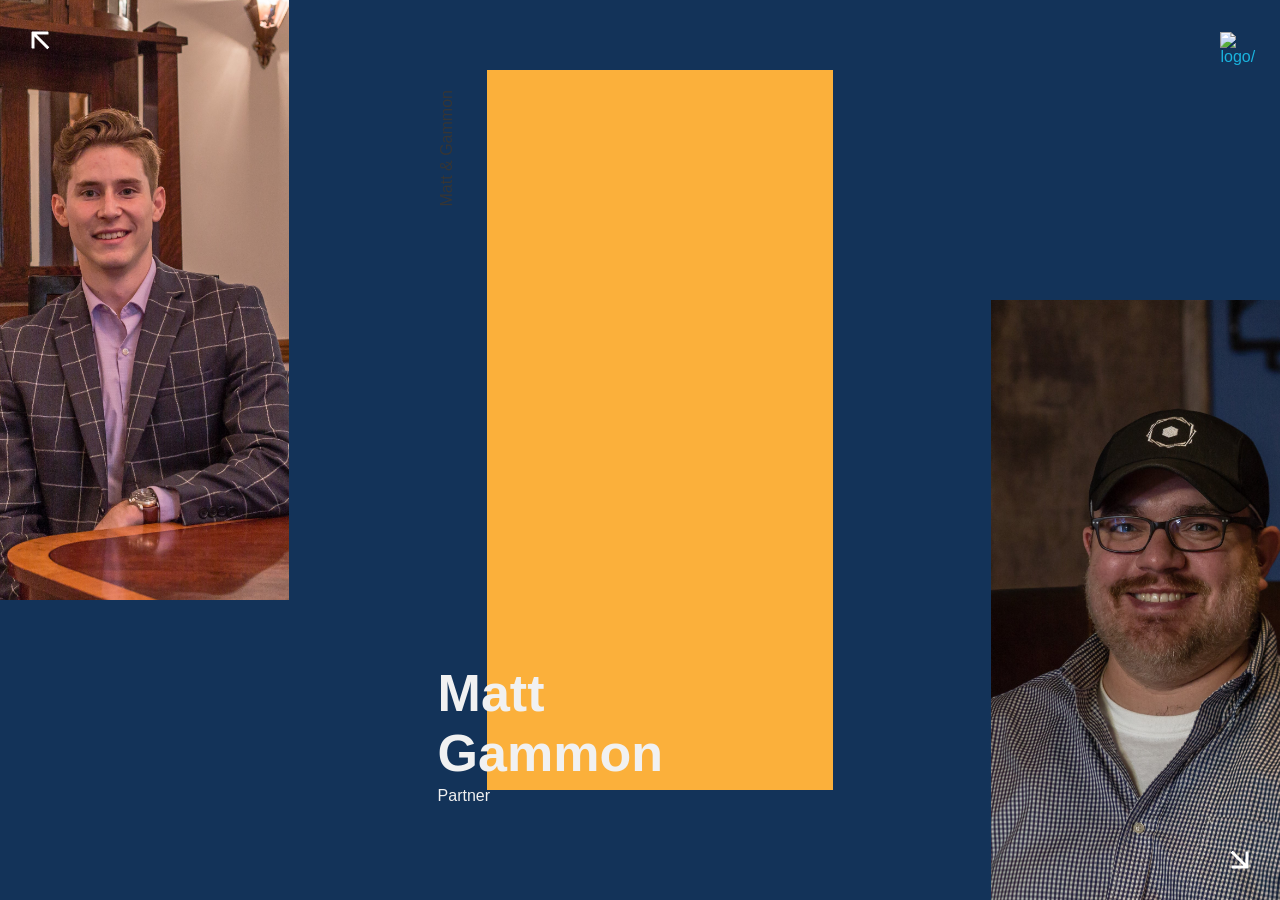
==== team/index.html @ 0428bbc2 "updated design and pages" ====
<!DOCTYPE html>
<html lang="en" class="no-js">

<head>
	<meta charset="UTF-8" />
	<meta name="viewport" content="width=device-width, initial-scale=1">
	<title>Ragnar Research</title>
	<link rel="shortcut icon" href="favicon.ico">
	<link rel="stylesheet" type="text/css" href="css/base.css" />
	<script>
		document.documentElement.className = "js";
		var supportsCssVars = function () { var e, t = document.createElement("style"); return t.innerHTML = "root: { --tmp-var: bold; }", document.head.appendChild(t), e = !!(window.CSS && window.CSS.supports && window.CSS.supports("font-weight", "var(--tmp-var)")), t.parentNode.removeChild(t), e };
		supportsCssVars() || alert("Please view this demo in a modern browser that supports CSS Variables.");
	</script>
</head>

<body class="loading">
	<svg class="hidden">
		<symbol id="icon-arrow" viewBox="0 0 24 24">
			<title>arrow</title>
			<polygon points="6.3,12.8 20.9,12.8 20.9,11.2 6.3,11.2 10.2,7.2 9,6 3.1,12 9,18 10.2,16.8 " />
		</symbol>
		<symbol id="icon-drop" viewBox="0 0 24 24">
			<title>drop</title>
			<path
				d="M12,21c-3.6,0-6.6-3-6.6-6.6C5.4,11,10.8,4,11.4,3.2C11.6,3.1,11.8,3,12,3s0.4,0.1,0.6,0.3c0.6,0.8,6.1,7.8,6.1,11.2C18.6,18.1,15.6,21,12,21zM12,4.8c-1.8,2.4-5.2,7.4-5.2,9.6c0,2.9,2.3,5.2,5.2,5.2s5.2-2.3,5.2-5.2C17.2,12.2,13.8,7.3,12,4.8z" />
			<path
				d="M12,18.2c-0.4,0-0.7-0.3-0.7-0.7s0.3-0.7,0.7-0.7c1.3,0,2.4-1.1,2.4-2.4c0-0.4,0.3-0.7,0.7-0.7c0.4,0,0.7,0.3,0.7,0.7C15.8,16.5,14.1,18.2,12,18.2z" />
		</symbol>
		<symbol id="icon-longarrow" viewBox="0 0 54 24">
			<title>longarrow</title>
			<path
				d="M.42 11.158L12.38.256c.333-.27.696-.322 1.09-.155.395.166.593.467.593.903v6.977h38.87c.29 0 .53.093.716.28.187.187.28.426.28.716v5.98c0 .29-.093.53-.28.716a.971.971 0 0 1-.716.28h-38.87v6.977c0 .416-.199.717-.592.903-.395.167-.759.104-1.09-.186L.42 12.62a1.018 1.018 0 0 1 0-1.462z" />
		</symbol>
		<symbol id="icon-navarrow" viewBox="0 0 408 408">
			<title>navarrow</title>
			<polygon fill="#fff" fill-rule="nonzero"
				points="204 0 168.3 35.7 311.1 178.5 0 178.5 0 229.5 311.1 229.5 168.3 372.3 204 408 408 204"></polygon>
		</symbol>
	</svg>
	<main>
		<div class="frame">
			<header class="codrops-header">
				<a href="../index.html">
					<img id="ragnar-logo" src="../files/images/logos/full_ragnar_logo_horizontal_v1.1.png"
						alt="logo/ice">
				</a>
			</header>
		</div>
		<div class="slideshow">
			<div class="slideshow__deco"></div>
			<div class="slide">
				<div class="slide__img-wrap">
					<div class="slide__img" style="background-image: url(img/matt_gammon_3_cut.jpg);">
					</div>
				</div>
				<div class="slide__side">Matt &amp; Gammon</div>
				<div class="slide__title-wrap">
					<span class="slide__number">1</span>
					<h3 class="slide__title">Matt Gammon</h3>
					<h4 class="slide__subtitle">Partner</h4>
				</div>
			</div>
			<div class="slide">
				<div class="slide__img-wrap">
					<div class="slide__img" style="background-image: url(img/Daniel_Narvaiz_3_cut.jpg);"></div>
				</div>
				<div class="slide__side">Daniel Narvaiz</div>
				<div class="slide__title-wrap">
					<span class="slide__number">2</span>
					<h3 class="slide__title">Daniel Narvaiz</h3>
					<h4 class="slide__subtitle">Partner</h4>
				</div>
			</div>
			<div class="slide">
				<div class="slide__img-wrap">
					<div class="slide__img" style="background-image: url(img/Ryan_Steusloff_3_cut.jpg);"></div>
				</div>
				<div class="slide__side">Ryan Steusloff</div>
				<div class="slide__title-wrap">
					<span class="slide__number">3</span>
					<h3 class="slide__title">Ryan Stuesloff</h3>
					<h4 class="slide__subtitle">Partner</h4>
				</div>
			</div>
			<div class="slide">
				<div class="slide__img-wrap">
					<div class="slide__img" style="background-image: url(img/chris_perkins_2_cut.jpg);"></div>
				</div>
				<div class="slide__side">Chris Perkins</div>
				<div class="slide__title-wrap">
					<span class="slide__number">4</span>
					<h3 class="slide__title">Chris Perkins</h3>
					<h4 class="slide__subtitle">Partner</h4>
				</div>
			</div>
			<div class="slide">
				<div class="slide__img-wrap">
					<div class="slide__img" style="background-image: url(img/Nate_LaCombe_1.jpg);"></div>
				</div>
				<div class="slide__side">Fun Diverge</div>
				<div class="slide__title-wrap">
					<span class="slide__number">5</span>
					<h3 class="slide__title">Nate Lacombe</h3>
					<h4 class="slide__subtitle">Senior Project Coordinator</h4>
				</div>
			</div>
			<div class="slide">
				<div class="slide__img-wrap">
					<div class="slide__img" style="background-image: url(img/Justin_Duran_1.jpg);"></div>
				</div>
				<div class="slide__side">Justin Duran</div>
				<div class="slide__title-wrap">
					<span class="slide__number">6</span>
					<h3 class="slide__title">Justin Duran</h3>
					<h4 class="slide__subtitle">Project Coordinator</h4>
				</div>
			</div>
			<div class="slide">
				<div class="slide__img-wrap">
					<div class="slide__img" style="background-image: url(img/Drew_Dahlberg_1.jpg);"></div>
				</div>
				<div class="slide__side">Drew Dahlberg</div>
				<div class="slide__title-wrap">
					<span class="slide__number">7</span>
					<h3 class="slide__title">Drew Dahlberg</h3>
					<h4 class="slide__subtitle">Analyst</h4>
				</div>
			</div>

			<div class="slide">
				<div class="slide__img-wrap">
					<div class="slide__img" style="background-image: url(img/Chelsea_Goodale_1.jpg);"></div>
				</div>
				<div class="slide__side">Fun Diverge</div>
				<div class="slide__title-wrap">
					<span class="slide__number">8</span>
					<h3 class="slide__title">Chelsea Goodale</h3>
					<h4 class="slide__subtitle">Analyst</h4>
				</div>
			</div>
			<div class="slide">
				<div class="slide__img-wrap">
					<div class="slide__img" style="background-image: url(img/RyanResnick1.jpg);"></div>
				</div>
				<div class="slide__side">Fun Diverge</div>
				<div class="slide__title-wrap">
					<span class="slide__number">9</span>
					<h3 class="slide__title">Ryan Resnick</h3>
					<h4 class="slide__subtitle">Analyst</h4>
				</div>
			</div>
			<div class="slide">
				<div class="slide__img-wrap">
					<div class="slide__img" style="background-image: url(img/Jordan_Pawlicki_1.jpg);"></div>
				</div>
				<div class="slide__side">Hopes &amp; Dreams</div>
				<div class="slide__title-wrap">
					<span class="slide__number">10</span>
					<h3 class="slide__title">Jordan Pawlicki</h3>
					<h4 class="slide__subtitle">Account Executive</h4>
				</div>
			</div>
			<button class="nav nav--prev">
				<svg class="icon icon--navarrow-prev">
					<use xlink:href="#icon-navarrow"></use>
				</svg>
			</button>
			<button class="nav nav--next">
				<svg class="icon icon--navarrow-next">
					<use xlink:href="#icon-navarrow"></use>
				</svg>
			</button>
		</div>
		<div class="content">
			<div class="content__item">
				<span class="content__number">1</span>
				<h3 class="content__title">Matt Gammon</h3>
				<h4 class="content__subtitle">Partner - Project Management</h4>
				<div class="content__text">
					<p class="paragraph_text">Matt combines years of experience in profit and cash flow driven
						management operations with an extensive background in survey research. This combination enables
						him to understand the needs of decision makers in companies of all sizes. Matt works with
						Ragnar’s corporate and non-profit clients to develop effective strategies for branding, issue
						advocacy, and campaigns of all sizes.</p>

					<p class="paragraph_text">For non-profit and association clients, Matt brings a sophisticated
						approach incorporating
						behavioral science to develop successful donor bases and position the organization as strongly
						as
						possible for future growth.</p>

					<p class="paragraph_text">A superb project manager, Matt has managed hundreds of successful projects
						for non-profit,
						association, political, and corporate clients, including several Fortune 500 companies.
						Additionally
						he has done work across Europe, South America, and Asia on behalf of a wide variety of clients.
					</p>
				</div>
			</div>
			<div class="content__item">
				<span class="content__number">2</span>
				<h3 class="content__title">Daniel Narvaiz</h3>
				<h4 class="content__subtitle">Partner - Market Research</h4>
				<div class="content__text">Daniel is a skilled Market Research professional who has an extensive
					background in campaign strategy, message development, audience targeting, and both quantitative and
					qualitative research.

					Daniel’s work has aided the election of numerous officials ranging from local government to state
					and federal offices across the US. In addition to work in support of political candidates Daniel has
					had a leading role in research efforts for clients ranging from not-for-profit organizations to
					corporate interests to national and state level associations.</div>
			</div>
			<div class="content__item">
				<span class="content__number">3</span>
				<h3 class="content__title">Ryan Steussloff</h3>
				<h4 class="content__subtitle">Partner - Partner</h4>
				<div class="content__text">Ryan is Partner at Ragnar Research. With over a decade of experience as a
					pollster, campaign manager and communications director, Ryan brings a wealth of experience in
					helping corporate, non-profit, and political clients identify effective messages and execute winning
					campaigns.

					Ryan served as the lead pollster for the Larry Hogan for Governor Campaign, which elected the second
					Republican Governor in over 45 years in overwhelmingly Democratic Maryland. Additionally, Ryan has
					served on the polling teams of dozens of current and former members of Congress and statewide
					elected officials, including Congressmen Womack, and Walker, and Senator Lee.

					With his background in campaign strategy and communications, Ryan has worked with business
					associations, corporations, and non-profit organizations to gage customer satisfaction, develop
					branding strategies and increase market share.

					Ryan attended the University of Michigan and is a big Wolverines football fan. </div>
			</div>
			<div class="content__item">
				<span class="content__number">4</span>
				<h3 class="content__title">Chris Perkins</h3>
				<h4 class="content__subtitle">Partner - Sales</h4>
				<div class="content__text">Chris Perkins is an expert in quantitative and qualitative analysis having
					conducted and analyzed survey data for over a decade on behalf of Republican candidates. Perkins is
					considered one of the top public opinion experts in the United States and has been cited as among
					the most accurate pollsters in the country.

					In the 2010 – 2016 election cycles, Perkins polled for nearly one hundred winning Republican
					candidates for the State Legislature, US House of Representatives, US Senate, Governor and other
					statewide offices. Perkins has conducted public opinion research in Arizona, Arkansas, California,
					Colorado, Florida, Georgia, Hawaii, Illinois, Indiana, Iowa, Kentucky, Louisiana, Maryland,
					Minnesota, Mississippi, Missouri, Montana, Nevada, New Hampshire, Ohio, South Carolina, Virginia,
					Washington and Texas.

					In Texas, Perkins was named the top pollster by Capitol Inside’s bi-partisan “Texas Power
					Consultants” rankings for three consecutive election cycles, and is widely recognized to have been
					the most accurate pollster conducting surveys in Texas since 2010.

					In addition to his political work, Perkins has conducted quantitative and qualitative research on
					behalf of numerous Fortune 500 companies, trade associations and non-profit organizations worldwide.

					Back in the days, Perkins ran the independent expenditure (IE) unit for the Republican National
					Committee, overseeing US House and Senate IE’s in multiple states.

					Before his time at the RNC, Perkins was the director of Americans for a Republican Majority PAC, the
					leadership PAC of former House Majority Leader Tom DeLay.

					Currently Perkins teaches ‘Polling and Targeting’ for the Annette Straus Institute’s New Politics
					Forum at the University of Texas at Austin, which provides UT students a bi-partisan look at the way
					modern political campaigns are conducted.

					By formulating data and understanding the variables necessary to deliver a specifically targeted
					message for each constituency, Perkins’ clients win.</div>
			</div>
			<div class="content__item">
				<span class="content__number">5</span>
				<h3 class="content__title">Nate LaCombe</h3>
				<h4 class="content__subtitle">Senior Project Coordinator</h4>
				<div class="content__text">Nate "NateLazer" LaCombe - pronounced [LAH-cohm] (which is ironic because
					he's bald). Nate began at Ragnar Research in August, 2018 and heads our fielding and sampling team,
					ensuring that all the hard work needed is executed and that our data is as right as our clients.
					When Nate's not digging through census data, or writing up some sick code he spends his time picking
					heavy things up and putting them down, playing flamenco guitar, and taking anyone that is willing to
					listen on tours of D.C. </div>
			</div>
			<div class="content__item">
				<span class="content__number">6</span>
				<h3 class="content__title">Justing Duran</h3>
				<h4 class="content__subtitle">Project Coordinator</h4>
				<div class="content__text">Justin joined Ragnar Research in March of 2018 upon graduating from New
					Mexico State University with a Bachelors Degree in Economics. Some of Justin’s responsibilities
					include stratifying various populations, prepping surveys to enter the field, and formatting the
					final data. Justin has ice in his veins under pressure and always makes sure data is accurate and
					ready to be delivered, no matter the hour. Outside of work Justin loves spending time with friends
					and family, is a sports enthusiast, enjoys a good biography, and is currently planning a wedding.
				</div>
			</div>
			<div class="content__item">
				<span class="content__number">7</span>
				<h3 class="content__title">Drew Dahlberg</h3>
				<h4 class="content__subtitle">Analyst</h4>
				<div class="content__text">Drew has been an analyst at Ragnar Research since January, 2018. A graduate
					of Oklahoma State University, Drew utilizes his marketing skills along with his love of sports and
					statistics to thrive as a data analyst at Ragnar. Drew has provided in-depth, guided analyses that
					go beyond face value, contributing to the overall success Ragnar saw in the 2018 midterm elections.
				</div>
			</div>
			<div class="content__item">
				<span class="content__number">8</span>
				<h3 class="content__title">Chelsea Goodale</h3>
				<h4 class="content__subtitle">Analyst</h4>
				<div class="content__text">Still needs to give me a Paragraph.
				</div>
			</div>
			<div class="content__item">
				<span class="content__number">9</span>
				<h3 class="content__title">Ryan Resnick</h3>
				<h4 class="content__subtitle">Analyst</h4>
				<div class="content__text">Ryan has been an Analyst at Ragnar Research Partners since July, 2018. Ryan
					was hired on mid election cycle and helped the research team accomplish each of its goals. Ryan is a
					Graduate of Oklahoma State University with a Degree in Psychology. Not only does Ryan love politics,
					but he has a great passion for understanding how people work. Outside of work Ryan is an avid gamer,
					always looking to learn. His passion and background allow him to flourish as a data analyst.
				</div>
			</div>
			<div class="content__item">
				<span class="content__number">10</span>
				<h3 class="content__title">Jordan Pawlicki</h3>
				<h4 class="content__subtitle">Analyst</h4>
				<div class="content__text">Jordan has been an Account Executive at Ragnar Research since May, 2018.
					Jordan was born in Illinois and graduated from Marymount University in Arlington, VA where he played
					and co-captained the Men’s Volleyball team and graduated with a Bachelor’s Degree in Politics. In
					college, Jordan found valuable experience through internships that provided him exposure to the
					world of politics, including internships with Go Big Media, Hamilton Place Strategies, and with
					Randy Minchew and his campaign team for the Virginia House of Delegates 10th District. You can now
					find Jordan in Austin, TX where he works alongside Ragnar Partner Chris Perkins and lives with his
					German Shepherd pup, Jameson.
				</div>
			</div>


















			<button class="content__close">
				<svg class="icon icon--longarrow">
					<use xlink:href="#icon-longarrow"></use>
				</svg>
			</button>
		</div>
	</main>
	<script src="js/imagesloaded.pkgd.min.js"></script>
	<script src="js/charming.min.js"></script>
	<script src="js/TweenMax.min.js"></script>
	<script src="js/demo.js"></script>
</body>

</html>
---- team/css/base.css ----
article,aside,details,figcaption,figure,footer,header,hgroup,main,nav,section,summary{display:block;}audio,canvas,video{display:inline-block;}audio:not([controls]){display:none;height:0;}[hidden]{display:none;}html{font-family:sans-serif;-ms-text-size-adjust:100%;-webkit-text-size-adjust:100%;}body{margin:0;}a:focus{outline:thin dotted;}a:active,a:hover{outline:0;}h1{font-size:2em;margin:0.67em 0;}abbr[title]{border-bottom:1px dotted;}b,strong{font-weight:bold;}dfn{font-style:italic;}hr{-moz-box-sizing:content-box;box-sizing:content-box;height:0;}mark{background:#ff0;color:#000;}code,kbd,pre,samp{font-family:monospace,serif;font-size:1em;}pre{white-space:pre-wrap;}q{quotes:"\201C" "\201D" "\2018" "\2019";}small{font-size:80%;}sub,sup{font-size:75%;line-height:0;position:relative;vertical-align:baseline;}sup{top:-0.5em;}sub{bottom:-0.25em;}img{border:0;}svg:not(:root){overflow:hidden;}figure{margin:0;}fieldset{border:1px solid #c0c0c0;margin:0 2px;padding:0.35em 0.625em 0.75em;}legend{border:0;padding:0;}button,input,select,textarea{font-family:inherit;font-size:100%;margin:0;}button,input{line-height:normal;}button,select{text-transform:none;}button,html input[type="button"],input[type="reset"],input[type="submit"]{-webkit-appearance:button;cursor:pointer;}button[disabled],html input[disabled]{cursor:default;}input[type="checkbox"],input[type="radio"]{box-sizing:border-box;padding:0;}input[type="search"]{-webkit-appearance:textfield;-moz-box-sizing:content-box;-webkit-box-sizing:content-box;box-sizing:content-box;}input[type="search"]::-webkit-search-cancel-button,input[type="search"]::-webkit-search-decoration{-webkit-appearance:none;}button::-moz-focus-inner,input::-moz-focus-inner{border:0;padding:0;}textarea{overflow:auto;vertical-align:top;}table{border-collapse:collapse;border-spacing:0;}
*,
*::after,
*::before {
	box-sizing: border-box;
}

body {
	--color-text: #f1f1f1;
    --color-bg: #133359;
    --color-link: #1ab3de;
    --color-link-hover: #f1f1f1;
	--color-deco: #FBB03B;
	--color-side: #353535;
	font-family: Futura, "futura-pt", sans-serif;
	min-height: 100vh;
	color: #57585c;
	color: var(--color-text);
	background-color: var(--color-bg);
	-webkit-font-smoothing: antialiased;
	-moz-osx-font-smoothing: grayscale;
	padding-top: 10rem;
}

/* Page Loader */
.js .loading::before {
	content: '';
	position: fixed;
	z-index: 100000;
	top: 0;
	left: 0;
	width: 100%;
	height: 100%;
	background: var(--color-bg);
}

.js .loading::after {
	content: '';
	position: fixed;
	z-index: 100000;
	top: 50%;
	left: 50%;
	width: 60px;
	height: 60px;
	margin: -30px 0 0 -30px;
	pointer-events: none;
	border-radius: 50%;
	opacity: 0.4;
	background: var(--color-link);
	animation: loaderAnim 0.7s linear infinite alternate forwards;
}

@keyframes loaderAnim {
	to {
		opacity: 1;
		transform: scale3d(0.5,0.5,1);
	}
}

a {
	text-decoration: none;
	color: var(--color-link);
	outline: none;
}

a:hover,
a:focus {
	color: var(--color-link-hover);
	outline: none;
}

.hidden {
	position: absolute;
	overflow: hidden;
	width: 0;
	height: 0;
	pointer-events: none;
}

.message {
	position: relative;
	z-index: 100;
	display: none;
	padding: 1em;
	text-align: center;
	color: var(--color-bg);
	background: var(--color-text);
}

/* Icons */
.icon {
	display: block;
	width: 1.5em;
	height: 1.5em;
	margin: 0 auto;
	fill: currentColor;
}

.frame {
	position: fixed;
	z-index: 10000;
	top: 5rem;
	left: 0;
	width: 100%;
	max-width: none;
	min-height: 0;
	height: 100vh;
	padding: 1rem;
	pointer-events: none;
}

.frame a {
	pointer-events: auto;
}	

/* Header */
.codrops-header {
	position: relative;
	z-index: 100;
	display: flex;
	align-items: center;
	justify-content: space-between;
}

#ragnar-logo{
	height:50%;
	width:50%;
	float: right;

}

.codrops-header__title {
	font-size: 1rem;
	font-weight: normal;
	line-height: 1;
	margin: 0;
}

/* Top Navigation Style */
.codrops-links {
	position: relative;
	display: flex;
	justify-content: flex-end;
	align-items: center;
	white-space: nowrap;
}

.github {
	display: block;
	padding: 0.25em;
	margin: 0 0.25rem;
}

.codrops-icon {
	display: inline-block;
	padding: 0.25em;
	margin: 0.25em 0 0 0;
}

.slideshow {
	position: relative;
	overflow: hidden;
	margin: 0;
	height: 100vh;
	width: 100%;
	height: calc(100vh - 10rem);
	display: grid;
	grid-template-columns: 33% 33% 33%;
	grid-column-gap: 0.5%;
	grid-template-rows: 100%;
	grid-template-areas: '... slide ...';
}

.slide {
	width: 100%;
	display: flex;
	pointer-events: none;
	cursor: pointer;
	position: relative;
	height: 100%;
	grid-area: slide;
}

.slideshow--previewopen .slide {
	cursor: default;
}

.slide--current {
	pointer-events: auto;
}

.slide__img-wrap {
	width: 100%;
	overflow: hidden;
	z-index: 100;
	height: 80%;
	top: 10%;
	position: absolute;
}

.slideshow__deco {
	grid-area: slide;
	background: var(--color-deco);
	width: 100%;
	height: 80%;
	align-self: center;
	position: relative;
	margin: -40px 0 0 0;
	right: -20px;
}

.nav {
	position: absolute;
	background: none;
	width: 3rem;
	height: 3rem;
	z-index: 1000;
	border: 0;
	padding: 0;
	margin: 0;
	pointer-events: none;
	transition: transform 0.8s, opacity 0.8s;
	transition-timing-function: cubic-bezier(0.7,0,0.3,1);
}

.nav--next {
	bottom: 1rem;
	right: 1rem;
}

.icon--navarrow-next {
	transform: rotate(45deg);
}

.nav--prev {
	top: 1rem;
	left: 1rem;
}

.icon--navarrow-prev {
	transform: rotate(-135deg);
}

.slideshow--previewopen .nav {
	opacity: 0;
	transition-duration: 0.4s;
}

.slideshow--previewopen .nav--next {
	transform: translate3d(100%, 100%, 0);
}

.slideshow--previewopen .nav--prev {
	transform: translate3d(-100%, -100%, 0);
}

.slide__img {
	width: 100%;
	height: 100%;
	left: 0;
	top: 0;
	background-size: cover;
	background-position: 50% 50%;
	position: absolute;
	pointer-events: none;
	transform: scale3d(1.01,1.01,1);
}

.js .slide__img-wrap, 
.js .slide__title-wrap,
.js .slide__side {
	opacity: 0;
	pointer-events: none;
}

.js .slide--current .slide__img-wrap {
	opacity: 1;
	pointer-events: auto;
}

.slide--visible .slide__img-wrap {
	pointer-events: auto;
}

.slide__title-wrap {
	justify-self: flex-end;
	width: 100%;
	position: relative;
	z-index: 1000;
}

.slide__number {
	display: block;
	font-size: 2rem;
	font-weight: bold;
	visibility: hidden;
}

.slide__number::before {
	content: "\2014";
	display: inline-block;
	margin: 0 1rem 0 0;
}

.slide__title,
.slide__subtitle,
.slide__side {
	display: none;
}

.content {
	position: fixed;
	top: 10rem;
	left: 0;
	width: 100%;
	height: calc(100% - 10rem);
	pointer-events: none;
	z-index: 100;
}

.content__item {
	position: absolute;
	top: 0;
	right: 0;
	width: 100%;
	height: 100%;
	padding: 10vh 5vw;
	overflow: auto;
}

.content__item--current,
.content__item--current ~ .content__close {
	pointer-events: auto;
}

.content__close {
	position: absolute;
	top: 1rem;
	left: 1rem;
	background: none;
	color: currentColor;
	border: 0;
	margin: 0;
	padding: 0;
}

.icon--longarrow {
	width: 2rem;
}

.content__close:focus {
	outline: none;
}

.content__number {
	font-weight: bold;
	visibility: hidden;
}

.content__number::before {
	content: "\2014";
	display: inline-block;
	margin: 0 1rem 0 0;
}

.content__title {
	margin: 0.5rem 0;
	font-size: 2rem;
}

.content__subtitle {
	margin: 0 0 0.5rem;
	font-size: 1rem;
	font-weight: normal;
}

.content__text {
	font-size: 0.75rem;
}

.paragraph_text{
	word-spacing: .25px;
}


.js .content__title,
.js .content__subtitle,
.js .content__number,
.js .content__text,
.js .content__close {
	opacity: 0;
}

@media screen and (min-width: 53em) {
	body {
		padding: 0;
	}
	.frame {
		top: 0;
		display: grid;
		align-items: start;
		justify-items: end;
		grid-template-columns: 50% 50%;
		grid-template-rows: 100%;
		grid-template-areas: '... header';
	}
	.codrops-header {
		grid-area: header;
		padding: 1rem 0.5rem;
		display: block;
	}
	.codrops-header__title {
		padding: 0 0.5rem;
	}
	.codrops-links {
		margin: 0.25rem auto 0 0.25rem;
	}
	.slideshow {
		height: 100vh;
		grid-template-columns: 27% 27% 27%;
		grid-column-gap: 9.5%;
	}
	.slide {
		padding: 10vh 0 7vh;
		flex-direction: column;
		justify-content: space-between;
	}
	.slide__side {
		margin: 0 0 0 -1.85rem;
	}
	.slide__title-wrap {
		margin: 0 0 0 -1.85rem;
	}
	.slide__title,
	.slide__subtitle,
	.slide__side {
		display: block;
	}
	.slide__title {
		font-size: 3.25rem;
		margin: 0 0 0.25rem;
	}
	.slide__subtitle {
		font-weight: normal;
		margin: 0;
		min-height: 50px;
	}
	.slide__side {
		color: var(--color-side);
		position: relative;
		-webkit-writing-mode: vertical-rl;
		writing-mode: vertical-rl;
		transform: rotate(180deg);
		z-index: 1000;
	}
	.content {
		top: 0;
		height: 100%;
	}
	.content__item {
		padding: calc(10vh + 5rem) 0 7vh;
		width: 50.5%;
		right: 7.5%;
		overflow: visible;
	}
	.content__close {
		left: 42%;
		top: calc(10vh + 1rem);
	}
	.content__number {
		position: absolute;
		bottom: 7vh;
		right: 0;
		font-size: 2rem;
	}
	.content__title {
		font-size: 7vw;
	}
	.content__subtitle {
		font-size: 1.15rem;
		margin-bottom: 7.5vh;
	}
	.content__text {
		font-size: 0.95rem;
		column-count: 2;
		column-gap: 2rem;
		max-width: 600px;
		text-align: justify;
	}
}
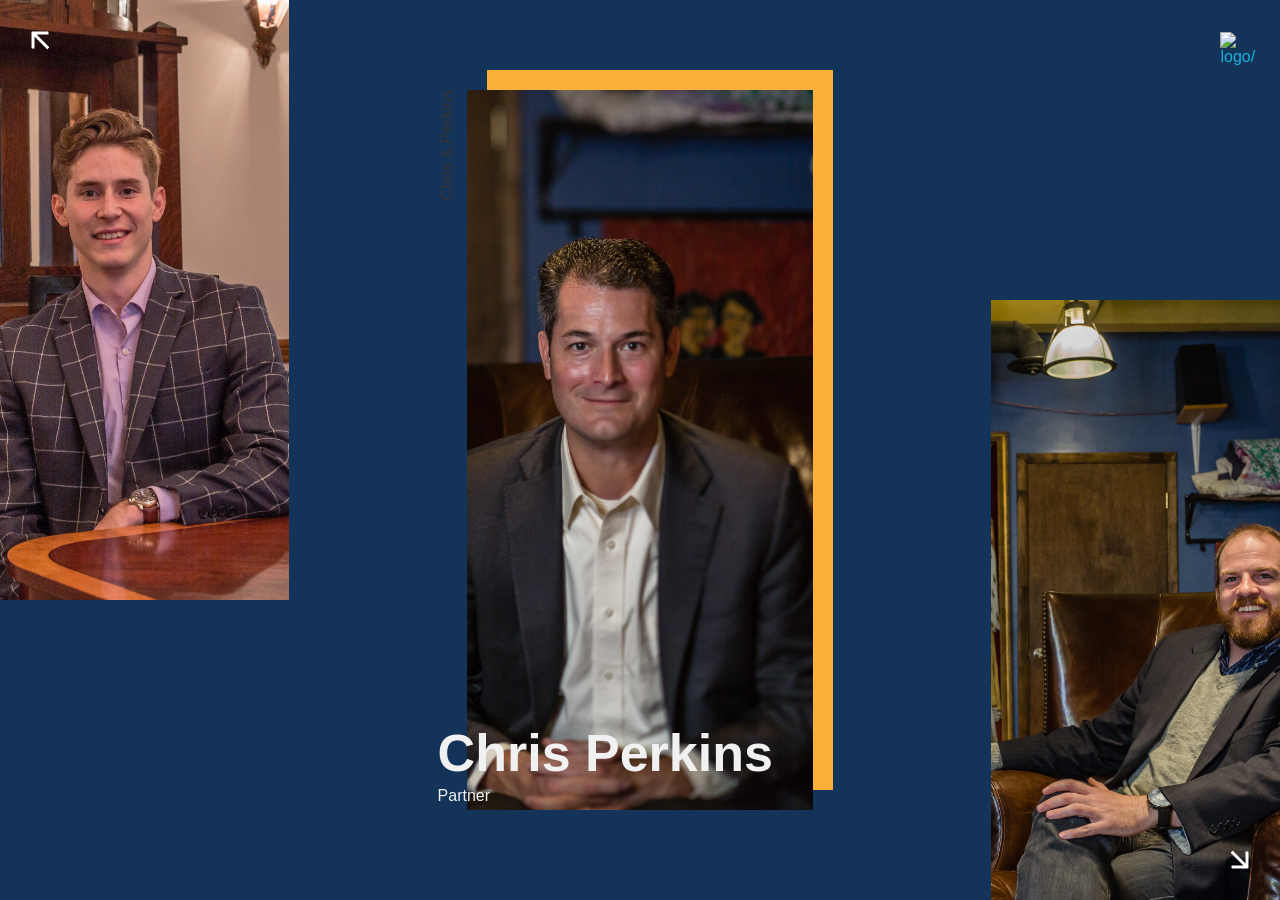
==== commit 15df5a51: "Finished wireframe design." ====
--- a/team/index.html
+++ b/team/index.html
@@ -51,12 +51,34 @@
 			<div class="slideshow__deco"></div>
 			<div class="slide">
 				<div class="slide__img-wrap">
-					<div class="slide__img" style="background-image: url(img/matt_gammon_3_cut.jpg);">
+					<div class="slide__img" style="background-image: url(img/chris_perkins_2_cut.jpg);">
 					</div>
 				</div>
-				<div class="slide__side">Matt &amp; Gammon</div>
+				<div class="slide__side">Chris &amp; Perkins</div>
 				<div class="slide__title-wrap">
 					<span class="slide__number">1</span>
+					<h3 class="slide__title">Chris Perkins</h3>
+					<h4 class="slide__subtitle">Partner</h4>
+				</div>
+			</div>
+			<div class="slide">
+				<div class="slide__img-wrap">
+					<div class="slide__img" style="background-image: url(img/Ryan_Steusloff_3_cut.jpg);"></div>
+				</div>
+				<div class="slide__side">Ryan Stuesloff</div>
+				<div class="slide__title-wrap">
+					<span class="slide__number">2</span>
+					<h3 class="slide__title">Ryan Steusloff</h3>
+					<h4 class="slide__subtitle">Partner</h4>
+				</div>
+			</div>
+			<div class="slide">
+				<div class="slide__img-wrap">
+					<div class="slide__img" style="background-image: url(img/Matt_Gammon_3_cut.jpg);"></div>
+				</div>
+				<div class="slide__side">Matt Gammon</div>
+				<div class="slide__title-wrap">
+					<span class="slide__number">3</span>
 					<h3 class="slide__title">Matt Gammon</h3>
 					<h4 class="slide__subtitle">Partner</h4>
 				</div>
@@ -67,30 +89,8 @@
 				</div>
 				<div class="slide__side">Daniel Narvaiz</div>
 				<div class="slide__title-wrap">
-					<span class="slide__number">2</span>
+					<span class="slide__number">4</span>
 					<h3 class="slide__title">Daniel Narvaiz</h3>
-					<h4 class="slide__subtitle">Partner</h4>
-				</div>
-			</div>
-			<div class="slide">
-				<div class="slide__img-wrap">
-					<div class="slide__img" style="background-image: url(img/Ryan_Steusloff_3_cut.jpg);"></div>
-				</div>
-				<div class="slide__side">Ryan Steusloff</div>
-				<div class="slide__title-wrap">
-					<span class="slide__number">3</span>
-					<h3 class="slide__title">Ryan Stuesloff</h3>
-					<h4 class="slide__subtitle">Partner</h4>
-				</div>
-			</div>
-			<div class="slide">
-				<div class="slide__img-wrap">
-					<div class="slide__img" style="background-image: url(img/chris_perkins_2_cut.jpg);"></div>
-				</div>
-				<div class="slide__side">Chris Perkins</div>
-				<div class="slide__title-wrap">
-					<span class="slide__number">4</span>
-					<h3 class="slide__title">Chris Perkins</h3>
 					<h4 class="slide__subtitle">Partner</h4>
 				</div>
 			</div>
@@ -175,6 +175,62 @@
 		<div class="content">
 			<div class="content__item">
 				<span class="content__number">1</span>
+				<h3 class="content__title">Chris Perkins</h3>
+				<h4 class="content__subtitle">Partner - Sales</h4>
+				<div class="content__text">Chris Perkins is an expert in quantitative and qualitative analysis having
+					conducted and analyzed survey data for over a decade on behalf of Republican candidates. Perkins is
+					considered one of the top public opinion experts in the United States and has been cited as among
+					the most accurate pollsters in the country.
+
+					In the 2010 – 2016 election cycles, Perkins polled for nearly one hundred winning Republican
+					candidates for the State Legislature, US House of Representatives, US Senate, Governor and other
+					statewide offices. Perkins has conducted public opinion research in Arizona, Arkansas, California,
+					Colorado, Florida, Georgia, Hawaii, Illinois, Indiana, Iowa, Kentucky, Louisiana, Maryland,
+					Minnesota, Mississippi, Missouri, Montana, Nevada, New Hampshire, Ohio, South Carolina, Virginia,
+					Washington and Texas.
+
+					In Texas, Perkins was named the top pollster by Capitol Inside’s bi-partisan “Texas Power
+					Consultants” rankings for three consecutive election cycles, and is widely recognized to have been
+					the most accurate pollster conducting surveys in Texas since 2010.
+
+					In addition to his political work, Perkins has conducted quantitative and qualitative research on
+					behalf of numerous Fortune 500 companies, trade associations and non-profit organizations worldwide.
+
+					Back in the days, Perkins ran the independent expenditure (IE) unit for the Republican National
+					Committee, overseeing US House and Senate IE’s in multiple states.
+
+					Before his time at the RNC, Perkins was the director of Americans for a Republican Majority PAC, the
+					leadership PAC of former House Majority Leader Tom DeLay.
+
+					Currently Perkins teaches ‘Polling and Targeting’ for the Annette Straus Institute’s New Politics
+					Forum at the University of Texas at Austin, which provides UT students a bi-partisan look at the way
+					modern political campaigns are conducted.
+
+					By formulating data and understanding the variables necessary to deliver a specifically targeted
+					message for each constituency, Perkins’ clients win.</div>
+			</div>
+			<div class="content__item">
+				<span class="content__number">2</span>
+				<h3 class="content__title">Ryan Steussloff</h3>
+				<h4 class="content__subtitle">Partner - Partner</h4>
+				<div class="content__text">Ryan is Partner at Ragnar Research. With over a decade of experience as a
+					pollster, campaign manager and communications director, Ryan brings a wealth of experience in
+					helping corporate, non-profit, and political clients identify effective messages and execute winning
+					campaigns.
+
+					Ryan served as the lead pollster for the Larry Hogan for Governor Campaign, which elected the second
+					Republican Governor in over 45 years in overwhelmingly Democratic Maryland. Additionally, Ryan has
+					served on the polling teams of dozens of current and former members of Congress and statewide
+					elected officials, including Congressmen Womack, and Walker, and Senator Lee.
+
+					With his background in campaign strategy and communications, Ryan has worked with business
+					associations, corporations, and non-profit organizations to gage customer satisfaction, develop
+					branding strategies and increase market share.
+
+					Ryan attended the University of Michigan and is a big Wolverines football fan. </div>
+			</div>
+			<div class="content__item">
+				<span class="content__number">3</span>
 				<h3 class="content__title">Matt Gammon</h3>
 				<h4 class="content__subtitle">Partner - Project Management</h4>
 				<div class="content__text">
@@ -199,7 +255,7 @@
 				</div>
 			</div>
 			<div class="content__item">
-				<span class="content__number">2</span>
+				<span class="content__number">4</span>
 				<h3 class="content__title">Daniel Narvaiz</h3>
 				<h4 class="content__subtitle">Partner - Market Research</h4>
 				<div class="content__text">Daniel is a skilled Market Research professional who has an extensive
@@ -211,62 +267,7 @@
 					had a leading role in research efforts for clients ranging from not-for-profit organizations to
 					corporate interests to national and state level associations.</div>
 			</div>
-			<div class="content__item">
-				<span class="content__number">3</span>
-				<h3 class="content__title">Ryan Steussloff</h3>
-				<h4 class="content__subtitle">Partner - Partner</h4>
-				<div class="content__text">Ryan is Partner at Ragnar Research. With over a decade of experience as a
-					pollster, campaign manager and communications director, Ryan brings a wealth of experience in
-					helping corporate, non-profit, and political clients identify effective messages and execute winning
-					campaigns.
-
-					Ryan served as the lead pollster for the Larry Hogan for Governor Campaign, which elected the second
-					Republican Governor in over 45 years in overwhelmingly Democratic Maryland. Additionally, Ryan has
-					served on the polling teams of dozens of current and former members of Congress and statewide
-					elected officials, including Congressmen Womack, and Walker, and Senator Lee.
-
-					With his background in campaign strategy and communications, Ryan has worked with business
-					associations, corporations, and non-profit organizations to gage customer satisfaction, develop
-					branding strategies and increase market share.
-
-					Ryan attended the University of Michigan and is a big Wolverines football fan. </div>
-			</div>
-			<div class="content__item">
-				<span class="content__number">4</span>
-				<h3 class="content__title">Chris Perkins</h3>
-				<h4 class="content__subtitle">Partner - Sales</h4>
-				<div class="content__text">Chris Perkins is an expert in quantitative and qualitative analysis having
-					conducted and analyzed survey data for over a decade on behalf of Republican candidates. Perkins is
-					considered one of the top public opinion experts in the United States and has been cited as among
-					the most accurate pollsters in the country.
-
-					In the 2010 – 2016 election cycles, Perkins polled for nearly one hundred winning Republican
-					candidates for the State Legislature, US House of Representatives, US Senate, Governor and other
-					statewide offices. Perkins has conducted public opinion research in Arizona, Arkansas, California,
-					Colorado, Florida, Georgia, Hawaii, Illinois, Indiana, Iowa, Kentucky, Louisiana, Maryland,
-					Minnesota, Mississippi, Missouri, Montana, Nevada, New Hampshire, Ohio, South Carolina, Virginia,
-					Washington and Texas.
-
-					In Texas, Perkins was named the top pollster by Capitol Inside’s bi-partisan “Texas Power
-					Consultants” rankings for three consecutive election cycles, and is widely recognized to have been
-					the most accurate pollster conducting surveys in Texas since 2010.
-
-					In addition to his political work, Perkins has conducted quantitative and qualitative research on
-					behalf of numerous Fortune 500 companies, trade associations and non-profit organizations worldwide.
-
-					Back in the days, Perkins ran the independent expenditure (IE) unit for the Republican National
-					Committee, overseeing US House and Senate IE’s in multiple states.
-
-					Before his time at the RNC, Perkins was the director of Americans for a Republican Majority PAC, the
-					leadership PAC of former House Majority Leader Tom DeLay.
-
-					Currently Perkins teaches ‘Polling and Targeting’ for the Annette Straus Institute’s New Politics
-					Forum at the University of Texas at Austin, which provides UT students a bi-partisan look at the way
-					modern political campaigns are conducted.
-
-					By formulating data and understanding the variables necessary to deliver a specifically targeted
-					message for each constituency, Perkins’ clients win.</div>
-			</div>
+
 			<div class="content__item">
 				<span class="content__number">5</span>
 				<h3 class="content__title">Nate LaCombe</h3>
